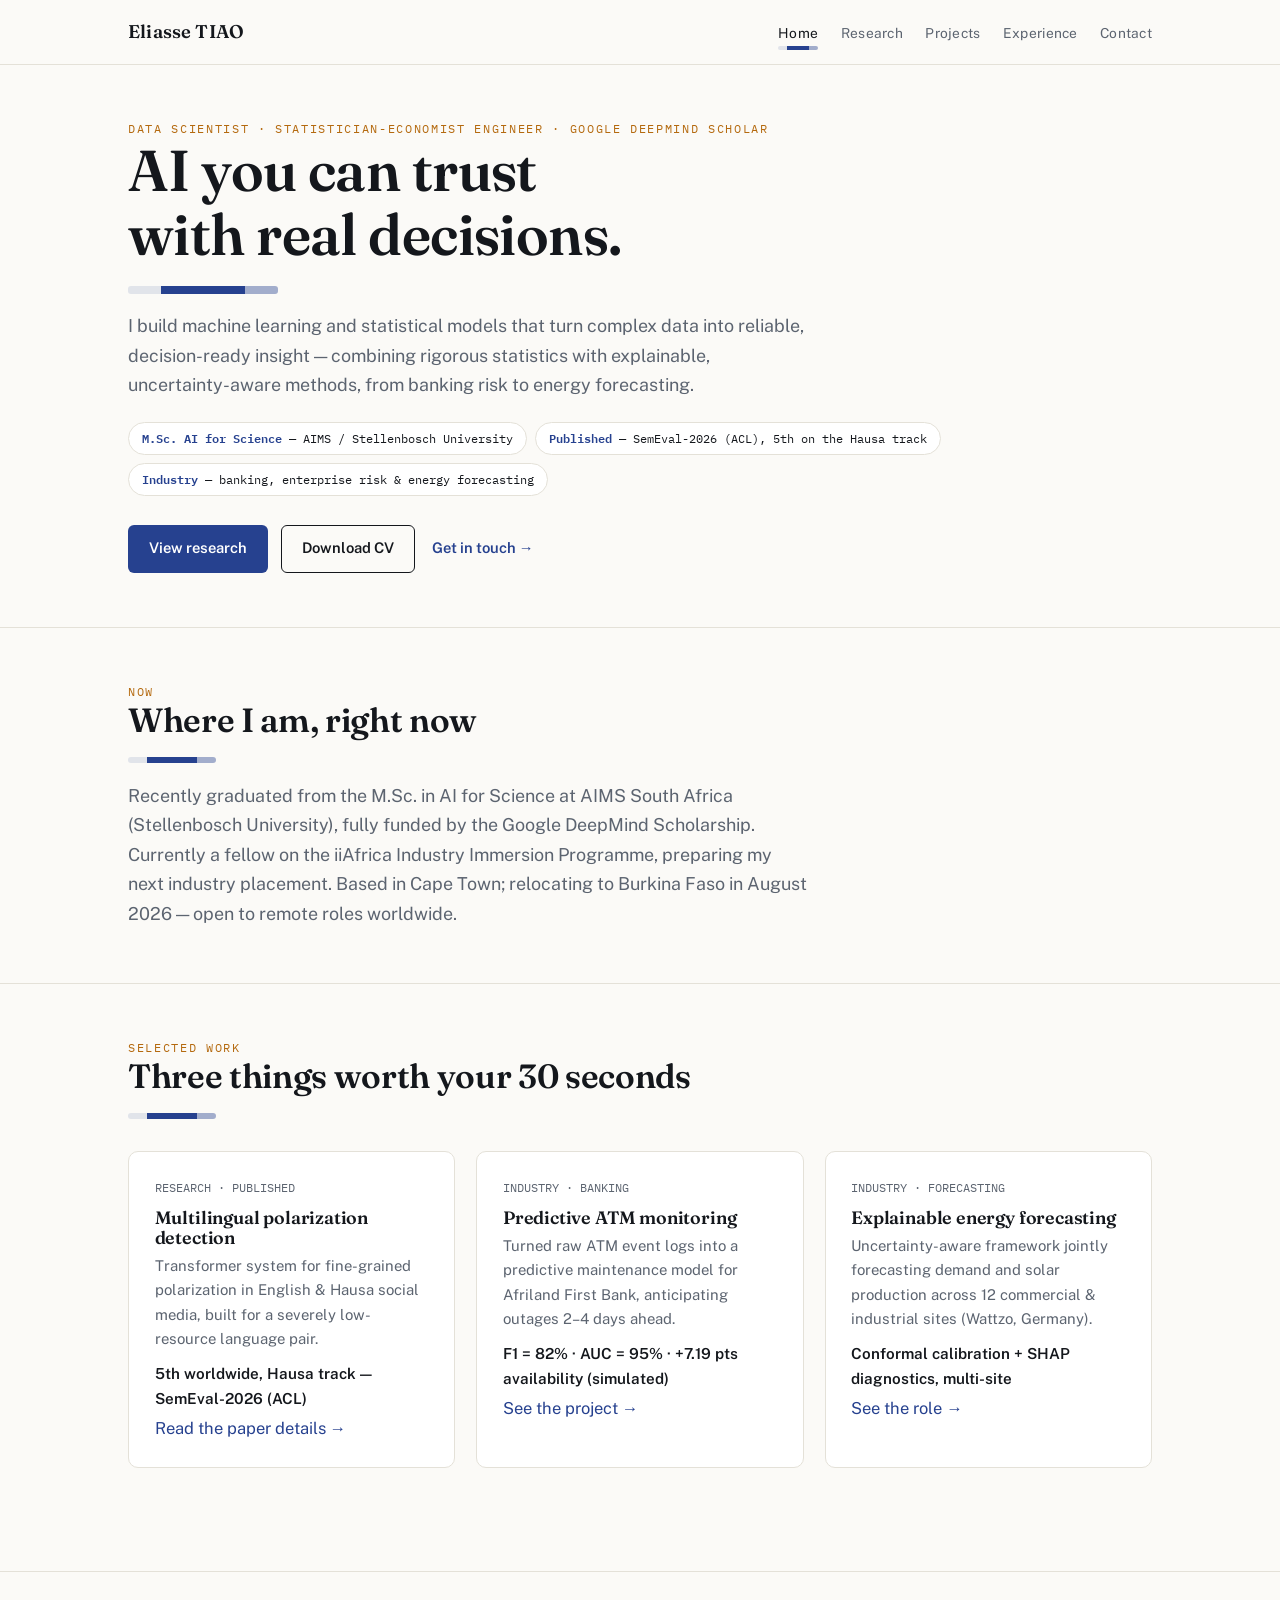
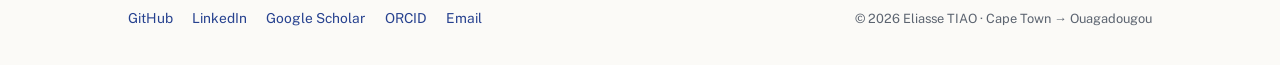
==== index.html @ d371eade "Add files via upload" ====
<!DOCTYPE html>
<html lang="en">
<head>
<meta charset="UTF-8">
<meta name="viewport" content="width=device-width, initial-scale=1.0">
<title>Eliasse TIAO — Data Scientist · Trustworthy &amp; Explainable AI</title>
<meta name="description" content="Eliasse TIAO — Data scientist and statistician-economist engineer. M.Sc. AI for Science graduate (AIMS / Stellenbosch, Google DeepMind Scholar). Explainable, uncertainty-aware machine learning for real decisions.">
<link rel="preconnect" href="https://fonts.googleapis.com">
<link href="https://fonts.googleapis.com/css2?family=Fraunces:opsz,wght@9..144,500;9..144,600&family=Public+Sans:wght@400;600;700&family=IBM+Plex+Mono:wght@400;500&display=swap" rel="stylesheet">
<link rel="stylesheet" href="style.css">
<script type="application/ld+json">
{"@context":"https://schema.org","@type":"Person","name":"Eliasse TIAO",
"jobTitle":"Data Scientist · Statistician-Economist Engineer",
"alumniOf":[{"@type":"CollegeOrUniversity","name":"AIMS South Africa / Stellenbosch University"},{"@type":"CollegeOrUniversity","name":"ISSEA-CEMAC"}],
"email":"eliassetiao@gmail.com","url":"https://tiao-eliasse.github.io/",
"sameAs":["https://github.com/TIAO-Eliasse","https://www.linkedin.com/in/eliasse-tiao-781523309/","https://scholar.google.com/citations?user=YQI49OQAAAAJ","https://orcid.org/0009-0000-8173-0854"],
"knowsAbout":["Explainable AI","Uncertainty Quantification","NLP","Machine Learning","Statistics","Econometrics"]}
</script>
</head>
<body>

<header class="site">
  <div class="wrap nav">
    <a class="brand" href="index.html">Eliasse TIAO</a>
    <ul>
      <li><a class="link" href="index.html" aria-current="page">Home</a></li>
      <li><a class="link" href="research.html">Research</a></li>
      <li><a class="link" href="projects.html">Projects</a></li>
      <li><a class="link" href="experience.html">Experience</a></li>
      <li><a class="link" href="contact.html">Contact</a></li>
    </ul>
  </div>
</header>

<main>

<section>
  <div class="wrap">
    <p class="kicker">Data Scientist · Statistician-Economist Engineer · Google DeepMind Scholar</p>
    <h1>AI you can trust<br>with real decisions.</h1>
    <div class="band wide" aria-hidden="true"><i class="p10"></i><i class="p50"></i><i class="p90"></i></div>
    <p class="lede">I build machine learning and statistical models that turn complex data into reliable, decision-ready insight — combining rigorous statistics with explainable, uncertainty-aware methods, from banking risk to energy forecasting.</p>
    <div class="chips">
      <span class="chip"><strong>M.Sc. AI for Science</strong> — AIMS / Stellenbosch University</span>
      <span class="chip"><strong>Published</strong> — SemEval-2026 (ACL), 5th on the Hausa track</span>
      <span class="chip"><strong>Industry</strong> — banking, enterprise risk &amp; energy forecasting</span>
    </div>
    <div class="btns">
      <a class="btn btn-solid" href="research.html">View research</a>
      <a class="btn btn-line" href="CV_Eliasse_TIAO.pdf" download>Download CV</a>
      <a class="btn btn-quiet" href="contact.html">Get in touch →</a>
    </div>
  </div>
</section>

<section>
  <div class="wrap">
    <p class="kicker">Now</p>
    <h2>Where I am, right now</h2>
    <div class="band" aria-hidden="true"><i class="p10"></i><i class="p50"></i><i class="p90"></i></div>
    <p class="lede">Recently graduated from the M.Sc. in AI for Science at AIMS South Africa (Stellenbosch University), fully funded by the Google DeepMind Scholarship. Currently a fellow on the iiAfrica Industry Immersion Programme, preparing my next industry placement. Based in Cape Town; relocating to Burkina Faso in August 2026 — open to remote roles worldwide.</p>
  </div>
</section>

<section>
  <div class="wrap">
    <p class="kicker">Selected work</p>
    <h2>Three things worth your 30 seconds</h2>
    <div class="band" aria-hidden="true"><i class="p10"></i><i class="p50"></i><i class="p90"></i></div>
    <div class="grid cols-3">
      <article class="card reveal">
        <p class="sub">RESEARCH · PUBLISHED</p>
        <h3>Multilingual polarization detection</h3>
        <p>Transformer system for fine-grained polarization in English &amp; Hausa social media, built for a severely low-resource language pair.</p>
        <p class="impact">5th worldwide, Hausa track — SemEval-2026 (ACL)</p>
        <a href="research.html">Read the paper details →</a>
      </article>
      <article class="card reveal">
        <p class="sub">INDUSTRY · BANKING</p>
        <h3>Predictive ATM monitoring</h3>
        <p>Turned raw ATM event logs into a predictive maintenance model for Afriland First Bank, anticipating outages 2–4 days ahead.</p>
        <p class="impact">F1 = 82% · AUC = 95% · +7.19 pts availability (simulated)</p>
        <a href="projects.html">See the project →</a>
      </article>
      <article class="card reveal">
        <p class="sub">INDUSTRY · FORECASTING</p>
        <h3>Explainable energy forecasting</h3>
        <p>Uncertainty-aware framework jointly forecasting demand and solar production across 12 commercial &amp; industrial sites (Wattzo, Germany).</p>
        <p class="impact">Conformal calibration + SHAP diagnostics, multi-site</p>
        <a href="experience.html">See the role →</a>
      </article>
    </div>
  </div>
</section>

</main>

<footer class="site">
  <div class="wrap foot">
    <div class="links">
      <a href="https://github.com/TIAO-Eliasse" target="_blank" rel="noopener">GitHub</a>
      <a href="https://www.linkedin.com/in/eliasse-tiao-781523309/" target="_blank" rel="noopener">LinkedIn</a>
      <a href="https://scholar.google.com/citations?user=YQI49OQAAAAJ" target="_blank" rel="noopener">Google Scholar</a>
      <a href="https://orcid.org/0009-0000-8173-0854" target="_blank" rel="noopener">ORCID</a>
      <a href="mailto:eliassetiao@gmail.com">Email</a>
    </div>
    <small>© <span id="y">2026</span> Eliasse TIAO · Cape Town → Ouagadougou</small>
  </div>
</footer>

<script>
document.getElementById('y').textContent=new Date().getFullYear();
if(matchMedia('(prefers-reduced-motion: no-preference)').matches){
  const o=new IntersectionObserver(es=>es.forEach(e=>{if(e.isIntersecting){e.target.classList.add('in');o.unobserve(e.target)}}),{threshold:.12});
  document.querySelectorAll('.reveal').forEach(el=>o.observe(el));
}
</script>
</body>
</html>
---- style.css ----
/* ============================================================
   Eliasse TIAO — Portfolio design system
   Palette: Paper #FBFAF7 · Ink #14171C · Indigo #26418F
            Ochre #B4690E · Slate #5C6470 · Line #E4E1D8
   Type:    Fraunces (display) · Public Sans (body) · IBM Plex Mono (data)
   Signature: the "interval band" — P10/P50/P90 stripes
   ============================================================ */

:root{
  --paper:#FBFAF7;
  --ink:#14171C;
  --indigo:#26418F;
  --indigo-soft:rgba(38,65,143,.12);
  --indigo-mid:rgba(38,65,143,.42);
  --ochre:#B4690E;
  --ochre-soft:rgba(180,105,14,.12);
  --slate:#5C6470;
  --line:#E4E1D8;
  --card:#FFFFFF;
  --display:'Fraunces',serif;
  --body:'Public Sans',sans-serif;
  --mono:'IBM Plex Mono',monospace;
  --max:1080px;
}

*{margin:0;padding:0;box-sizing:border-box}
html{scroll-behavior:smooth}
body{background:var(--paper);color:var(--ink);font-family:var(--body);font-size:16.5px;line-height:1.65;-webkit-font-smoothing:antialiased}
a{color:var(--indigo);text-decoration:none}
a:hover{text-decoration:underline;text-underline-offset:3px}
:focus-visible{outline:2px solid var(--indigo);outline-offset:3px;border-radius:2px}
img{max-width:100%}

/* ---------- Signature: interval band ---------- */
.band{display:flex;height:6px;width:88px;border-radius:3px;overflow:hidden;margin:1.1rem 0 0}
.band i{display:block;height:100%}
.band .p10{width:22%;background:var(--indigo-soft)}
.band .p50{width:56%;background:var(--indigo)}
.band .p90{width:22%;background:var(--indigo-mid)}
.band.wide{width:150px;height:8px}

/* ---------- Layout ---------- */
.wrap{max-width:var(--max);margin:0 auto;padding:0 28px}
main{min-height:70vh}
section{padding:3.4rem 0}
section+section{border-top:1px solid var(--line)}

/* ---------- Nav ---------- */
header.site{border-bottom:1px solid var(--line);background:var(--paper);position:sticky;top:0;z-index:50}
.nav{display:flex;align-items:center;justify-content:space-between;height:64px;gap:1rem}
.brand{font-family:var(--display);font-weight:600;font-size:1.15rem;color:var(--ink);letter-spacing:.01em}
.brand:hover{text-decoration:none}
.nav ul{display:flex;gap:1.4rem;list-style:none;flex-wrap:wrap}
.nav a.link{font-size:.86rem;color:var(--slate);letter-spacing:.02em;padding:.35rem 0;position:relative}
.nav a.link:hover{color:var(--ink);text-decoration:none}
.nav a.link[aria-current="page"]{color:var(--ink)}
.nav a.link[aria-current="page"]::after{content:"";position:absolute;left:0;right:0;bottom:-4px;height:4px;border-radius:2px;
  background:linear-gradient(90deg,var(--indigo-soft) 0 22%,var(--indigo) 22% 78%,var(--indigo-mid) 78% 100%)}

/* ---------- Type ---------- */
h1,h2,h3{font-family:var(--display);font-weight:600;line-height:1.12;letter-spacing:-.01em}
h1{font-size:clamp(2.3rem,5.4vw,3.6rem)}
h2{font-size:clamp(1.55rem,3vw,2.1rem)}
h3{font-size:1.12rem}
.kicker{font-family:var(--mono);font-size:.74rem;letter-spacing:.14em;text-transform:uppercase;color:var(--ochre)}
.lede{font-size:1.12rem;color:var(--slate);max-width:62ch;margin-top:1.1rem}
.muted{color:var(--slate)}
.mono{font-family:var(--mono);font-size:.8rem}

/* ---------- Buttons ---------- */
.btns{display:flex;gap:.8rem;flex-wrap:wrap;margin-top:1.8rem}
.btn{display:inline-flex;align-items:center;gap:.45rem;padding:.68rem 1.25rem;border-radius:6px;
  font-family:var(--body);font-weight:600;font-size:.92rem;border:1.5px solid transparent;transition:transform .15s,box-shadow .15s}
.btn:hover{text-decoration:none;transform:translateY(-1px)}
.btn-solid{background:var(--indigo);color:#fff}
.btn-solid:hover{box-shadow:0 6px 18px rgba(38,65,143,.28)}
.btn-line{border-color:var(--ink);color:var(--ink)}
.btn-line:hover{background:var(--ink);color:var(--paper)}
.btn-quiet{color:var(--indigo);padding-left:.2rem}

/* ---------- Chips / tags ---------- */
.chips{display:flex;gap:.55rem;flex-wrap:wrap;margin-top:1.4rem}
.chip{font-family:var(--mono);font-size:.74rem;color:var(--ink);background:var(--card);
  border:1px solid var(--line);border-radius:20px;padding:.34rem .8rem}
.chip strong{color:var(--indigo);font-weight:600}
.tags{display:flex;gap:.4rem;flex-wrap:wrap;margin-top:.9rem}
.tag{font-family:var(--mono);font-size:.68rem;color:var(--indigo);background:var(--indigo-soft);
  border-radius:4px;padding:.18rem .5rem}

/* ---------- Status badges ---------- */
.badge{font-family:var(--mono);font-size:.68rem;font-weight:600;letter-spacing:.06em;
  border-radius:4px;padding:.22rem .55rem;white-space:nowrap}
.badge.pub{background:var(--ochre-soft);color:var(--ochre)}
.badge.acc{background:var(--indigo-soft);color:var(--indigo)}
.badge.rev{background:#EFEFEA;color:var(--slate)}

/* ---------- Cards ---------- */
.grid{display:grid;gap:1.3rem;margin-top:2rem}
.grid.cols-3{grid-template-columns:repeat(3,1fr)}
.grid.cols-2{grid-template-columns:repeat(2,1fr)}
.card{background:var(--card);border:1px solid var(--line);border-radius:10px;padding:1.6rem;
  transition:transform .18s,box-shadow .18s}
.card:hover{transform:translateY(-3px);box-shadow:0 14px 30px rgba(20,23,28,.07)}
.card h3{margin-bottom:.35rem}
.card .sub{font-family:var(--mono);font-size:.72rem;color:var(--slate);margin-bottom:.7rem}
.card p{font-size:.93rem;color:var(--slate)}
.card .impact{font-size:.95rem;color:var(--ink);font-weight:600;margin:.6rem 0 .2rem}

/* ---------- Publication rows ---------- */
.pub{background:var(--card);border:1px solid var(--line);border-radius:10px;padding:1.5rem 1.7rem;margin-top:1.1rem}
.pub .top{display:flex;justify-content:space-between;gap:1rem;align-items:baseline;flex-wrap:wrap;margin-bottom:.45rem}
.pub .venue{font-family:var(--mono);font-size:.74rem;color:var(--slate)}
.pub h3{font-size:1.06rem;line-height:1.35}
.pub .authors{font-size:.85rem;color:var(--slate);margin:.4rem 0 .55rem}
.pub .authors b{color:var(--ink);font-weight:600}
.pub p.abs{font-size:.92rem;color:var(--slate)}
.pub .links{margin-top:.8rem;display:flex;gap:1.1rem;flex-wrap:wrap;font-size:.85rem}

/* ---------- Timeline ---------- */
.tl{position:relative;margin-top:2rem;padding-left:1.6rem}
.tl::before{content:"";position:absolute;left:5px;top:6px;bottom:6px;width:2px;
  background:linear-gradient(180deg,var(--indigo),var(--indigo-mid) 70%,transparent)}
.tl-item{position:relative;padding:0 0 2.2rem 1.2rem}
.tl-item::before{content:"";position:absolute;left:-1.6rem;top:.42rem;width:12px;height:12px;border-radius:50%;
  background:var(--paper);border:3px solid var(--indigo)}
.tl-item.gold::before{border-color:var(--ochre)}
.tl-date{font-family:var(--mono);font-size:.74rem;color:var(--ochre)}
.tl-role{font-family:var(--display);font-weight:600;font-size:1.08rem;margin:.15rem 0 .05rem}
.tl-org{font-size:.9rem;color:var(--slate);margin-bottom:.5rem}
.tl-item ul{list-style:none}
.tl-item li{font-size:.92rem;color:var(--slate);padding:.14rem 0 .14rem 1rem;position:relative}
.tl-item li::before{content:"—";position:absolute;left:0;color:var(--indigo-mid)}

/* ---------- Skill groups ---------- */
.skillgroup{margin-top:1.6rem}
.skillgroup h3{font-size:.95rem;margin-bottom:.5rem}
.skillgroup .tags{margin-top:.2rem}

/* ---------- Definition rows (contact) ---------- */
.deflist{margin-top:1.6rem;display:grid;gap:.9rem}
.defrow{display:grid;grid-template-columns:160px 1fr;gap:1rem;padding:.9rem 0;border-bottom:1px solid var(--line)}
.defrow dt{font-family:var(--mono);font-size:.76rem;letter-spacing:.06em;text-transform:uppercase;color:var(--slate);padding-top:.15rem}
.defrow dd{font-size:1rem}
.defrow dd .note{display:block;font-size:.82rem;color:var(--slate)}

/* ---------- Callout ---------- */
.callout{background:var(--card);border:1px solid var(--line);border-left:4px solid var(--ochre);
  border-radius:8px;padding:1.2rem 1.4rem;margin-top:2rem;font-size:.95rem;color:var(--slate)}
.callout b{color:var(--ink)}

/* ---------- Footer ---------- */
footer.site{border-top:1px solid var(--line);margin-top:3rem;padding:2.2rem 0}
.foot{display:flex;justify-content:space-between;align-items:center;gap:1rem;flex-wrap:wrap}
.foot .links{display:flex;gap:1.2rem;flex-wrap:wrap;font-size:.86rem}
.foot small{color:var(--slate);font-size:.8rem}

/* ---------- Reveal (motion-safe only) ---------- */
@media (prefers-reduced-motion: no-preference){
  .reveal{opacity:0;transform:translateY(16px);transition:opacity .55s ease,transform .55s ease}
  .reveal.in{opacity:1;transform:none}
}

/* ---------- Responsive ---------- */
@media(max-width:900px){
  .grid.cols-3{grid-template-columns:1fr 1fr}
}
@media(max-width:660px){
  body{font-size:15.5px}
  .grid.cols-3,.grid.cols-2{grid-template-columns:1fr}
  .nav{height:auto;padding:.8rem 0;flex-direction:column;align-items:flex-start;gap:.5rem}
  .defrow{grid-template-columns:1fr;gap:.15rem}
  section{padding:2.6rem 0}
}
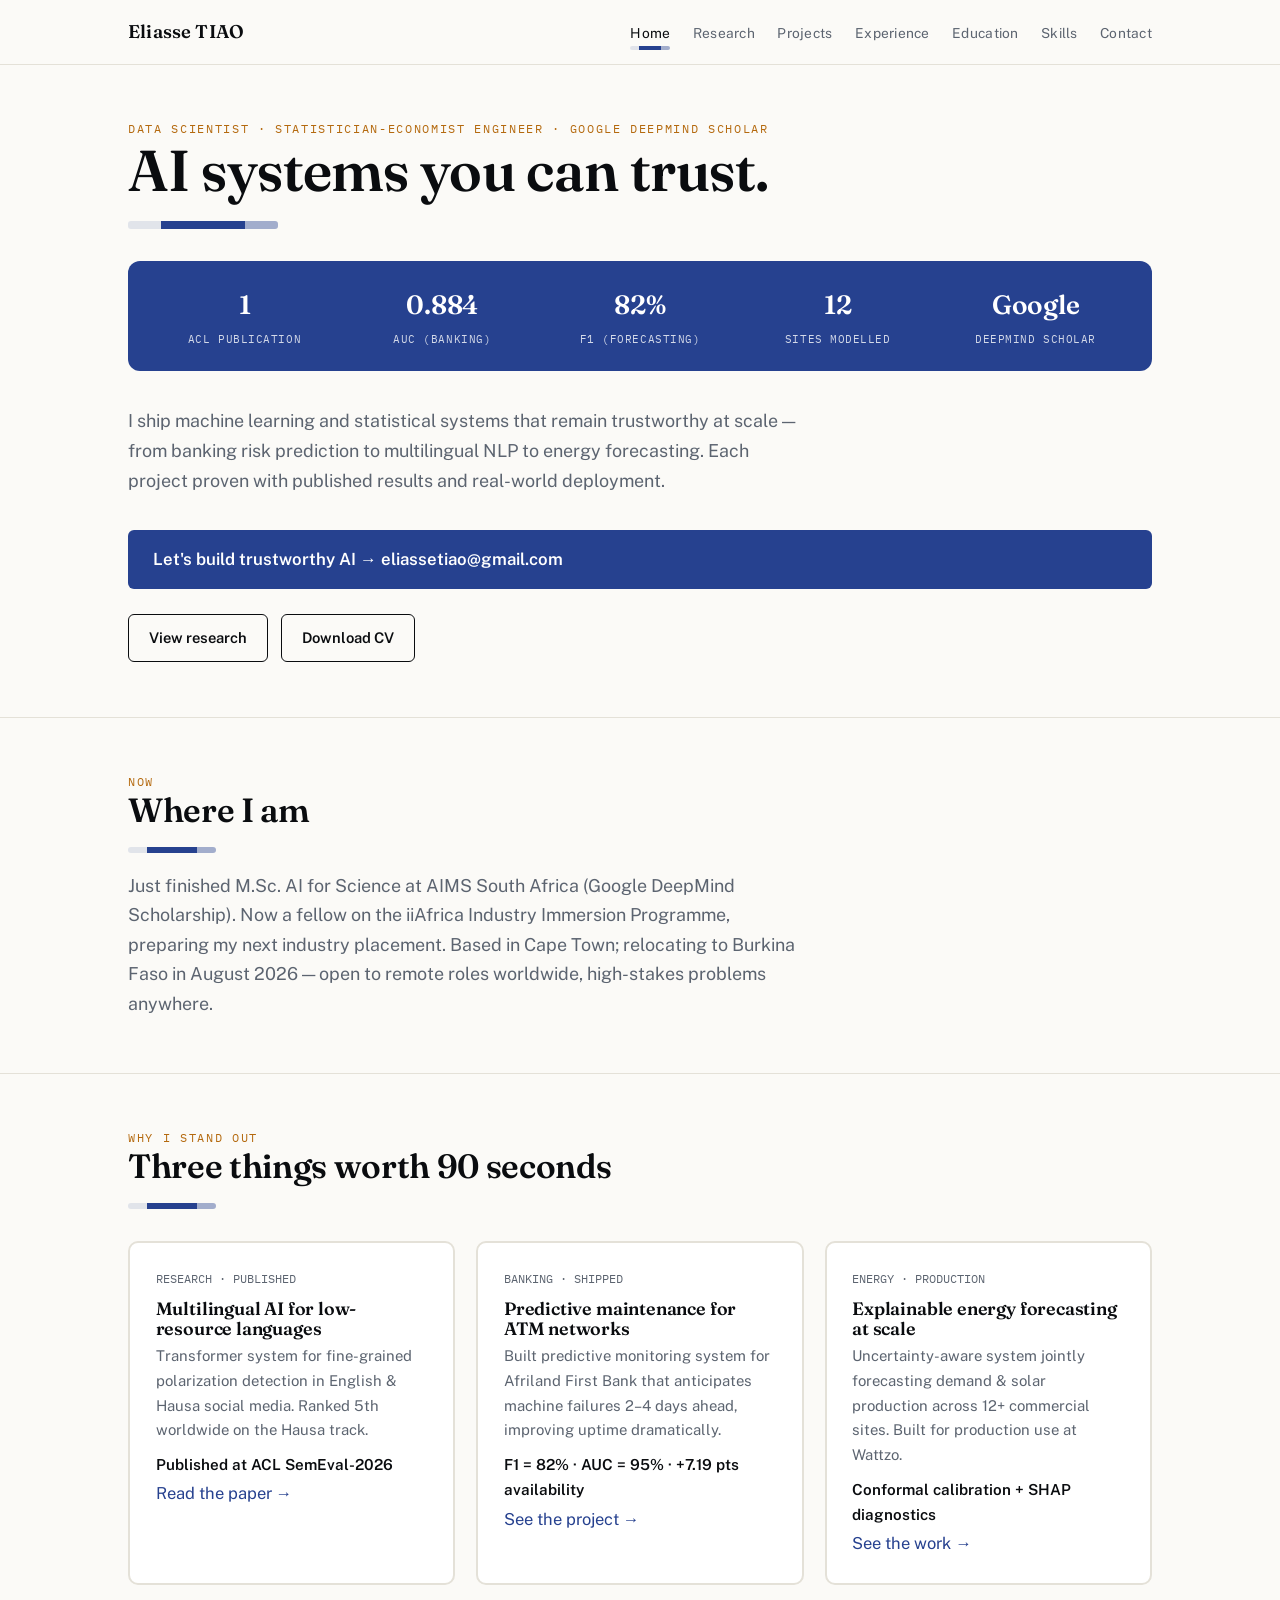
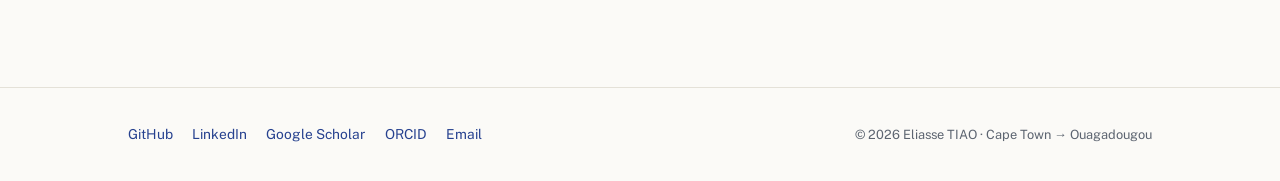
==== commit 4a94070b: "Add files via upload" ====
--- a/index.html
+++ b/index.html
@@ -27,6 +27,8 @@
       <li><a class="link" href="research.html">Research</a></li>
       <li><a class="link" href="projects.html">Projects</a></li>
       <li><a class="link" href="experience.html">Experience</a></li>
+      <li><a class="link" href="education.html">Education</a></li>
+      <li><a class="link" href="skills.html">Skills</a></li>
       <li><a class="link" href="contact.html">Contact</a></li>
     </ul>
   </div>
@@ -34,21 +36,47 @@
 
 <main>
 
-<section>
+<section class="hero">
   <div class="wrap">
     <p class="kicker">Data Scientist · Statistician-Economist Engineer · Google DeepMind Scholar</p>
-    <h1>AI you can trust<br>with real decisions.</h1>
+    <h1>AI systems you can trust.</h1>
     <div class="band wide" aria-hidden="true"><i class="p10"></i><i class="p50"></i><i class="p90"></i></div>
-    <p class="lede">I build machine learning and statistical models that turn complex data into reliable, decision-ready insight — combining rigorous statistics with explainable, uncertainty-aware methods, from banking risk to energy forecasting.</p>
-    <div class="chips">
-      <span class="chip"><strong>M.Sc. AI for Science</strong> — AIMS / Stellenbosch University</span>
-      <span class="chip"><strong>Published</strong> — SemEval-2026 (ACL), 5th on the Hausa track</span>
-      <span class="chip"><strong>Industry</strong> — banking, enterprise risk &amp; energy forecasting</span>
+    
+    <!-- Stats bar — visual proof -->
+    <div class="proof-bar reveal">
+      <div class="proof-item">
+        <span class="proof-stat">1</span>
+        <span class="proof-label">ACL publication</span>
+      </div>
+      <div class="proof-item">
+        <span class="proof-stat">0.884</span>
+        <span class="proof-label">AUC (banking)</span>
+      </div>
+      <div class="proof-item">
+        <span class="proof-stat">82%</span>
+        <span class="proof-label">F1 (forecasting)</span>
+      </div>
+      <div class="proof-item">
+        <span class="proof-stat">12</span>
+        <span class="proof-label">sites modelled</span>
+      </div>
+      <div class="proof-item">
+        <span class="proof-stat">Google</span>
+        <span class="proof-label">DeepMind Scholar</span>
+      </div>
     </div>
-    <div class="btns">
-      <a class="btn btn-solid" href="research.html">View research</a>
+
+    <p class="lede">I ship machine learning and statistical systems that remain trustworthy at scale — from banking risk prediction to multilingual NLP to energy forecasting. Each project proven with published results and real-world deployment.</p>
+    
+    <div class="cta-primary reveal">
+      <a href="mailto:eliassetiao@gmail.com?subject=Let's%20build%20trustworthy%20AI" class="btn btn-solid">
+        Let's build trustworthy AI → eliassetiao@gmail.com
+      </a>
+    </div>
+
+    <div class="btns-secondary">
+      <a class="btn btn-line" href="research.html">View research</a>
       <a class="btn btn-line" href="CV_Eliasse_TIAO.pdf" download>Download CV</a>
-      <a class="btn btn-quiet" href="contact.html">Get in touch →</a>
     </div>
   </div>
 </section>
@@ -56,38 +84,38 @@
 <section>
   <div class="wrap">
     <p class="kicker">Now</p>
-    <h2>Where I am, right now</h2>
+    <h2>Where I am</h2>
     <div class="band" aria-hidden="true"><i class="p10"></i><i class="p50"></i><i class="p90"></i></div>
-    <p class="lede">Recently graduated from the M.Sc. in AI for Science at AIMS South Africa (Stellenbosch University), fully funded by the Google DeepMind Scholarship. Currently a fellow on the iiAfrica Industry Immersion Programme, preparing my next industry placement. Based in Cape Town; relocating to Burkina Faso in August 2026 — open to remote roles worldwide.</p>
+    <p class="lede">Just finished M.Sc. AI for Science at AIMS South Africa (Google DeepMind Scholarship). Now a fellow on the iiAfrica Industry Immersion Programme, preparing my next industry placement. Based in Cape Town; relocating to Burkina Faso in August 2026 — open to remote roles worldwide, high-stakes problems anywhere.</p>
   </div>
 </section>
 
 <section>
   <div class="wrap">
-    <p class="kicker">Selected work</p>
-    <h2>Three things worth your 30 seconds</h2>
+    <p class="kicker">Why I stand out</p>
+    <h2>Three things worth 90 seconds</h2>
     <div class="band" aria-hidden="true"><i class="p10"></i><i class="p50"></i><i class="p90"></i></div>
     <div class="grid cols-3">
       <article class="card reveal">
         <p class="sub">RESEARCH · PUBLISHED</p>
-        <h3>Multilingual polarization detection</h3>
-        <p>Transformer system for fine-grained polarization in English &amp; Hausa social media, built for a severely low-resource language pair.</p>
-        <p class="impact">5th worldwide, Hausa track — SemEval-2026 (ACL)</p>
-        <a href="research.html">Read the paper details →</a>
+        <h3>Multilingual AI for low-resource languages</h3>
+        <p>Transformer system for fine-grained polarization detection in English &amp; Hausa social media. Ranked 5th worldwide on the Hausa track.</p>
+        <p class="impact">Published at ACL SemEval-2026</p>
+        <a href="research.html">Read the paper →</a>
       </article>
       <article class="card reveal">
-        <p class="sub">INDUSTRY · BANKING</p>
-        <h3>Predictive ATM monitoring</h3>
-        <p>Turned raw ATM event logs into a predictive maintenance model for Afriland First Bank, anticipating outages 2–4 days ahead.</p>
-        <p class="impact">F1 = 82% · AUC = 95% · +7.19 pts availability (simulated)</p>
+        <p class="sub">BANKING · SHIPPED</p>
+        <h3>Predictive maintenance for ATM networks</h3>
+        <p>Built predictive monitoring system for Afriland First Bank that anticipates machine failures 2–4 days ahead, improving uptime dramatically.</p>
+        <p class="impact">F1 = 82% · AUC = 95% · +7.19 pts availability</p>
         <a href="projects.html">See the project →</a>
       </article>
       <article class="card reveal">
-        <p class="sub">INDUSTRY · FORECASTING</p>
-        <h3>Explainable energy forecasting</h3>
-        <p>Uncertainty-aware framework jointly forecasting demand and solar production across 12 commercial &amp; industrial sites (Wattzo, Germany).</p>
-        <p class="impact">Conformal calibration + SHAP diagnostics, multi-site</p>
-        <a href="experience.html">See the role →</a>
+        <p class="sub">ENERGY · PRODUCTION</p>
+        <h3>Explainable energy forecasting at scale</h3>
+        <p>Uncertainty-aware system jointly forecasting demand &amp; solar production across 12+ commercial sites. Built for production use at Wattzo.</p>
+        <p class="impact">Conformal calibration + SHAP diagnostics</p>
+        <a href="experience.html">See the work →</a>
       </article>
     </div>
   </div>
--- a/style.css
+++ b/style.css
@@ -8,10 +8,11 @@
 
 :root{
   --paper:#FBFAF7;
-  --ink:#14171C;
+  --ink:#0A0C0F;
   --indigo:#26418F;
   --indigo-soft:rgba(38,65,143,.12);
   --indigo-mid:rgba(38,65,143,.42);
+  --indigo-bg:rgba(38,65,143,.06);
   --ochre:#B4690E;
   --ochre-soft:rgba(180,105,14,.12);
   --slate:#5C6470;
@@ -46,7 +47,7 @@
 section+section{border-top:1px solid var(--line)}
 
 /* ---------- Nav ---------- */
-header.site{border-bottom:1px solid var(--line);background:var(--paper);position:sticky;top:0;z-index:50}
+header.site{border-bottom:1px solid var(--line);background:var(--paper);position:sticky;top:0;z-index:50;backdrop-filter:blur(8px);background:rgba(251,250,247,.95)}
 .nav{display:flex;align-items:center;justify-content:space-between;height:64px;gap:1rem}
 .brand{font-family:var(--display);font-weight:600;font-size:1.15rem;color:var(--ink);letter-spacing:.01em}
 .brand:hover{text-decoration:none}
@@ -94,27 +95,59 @@
 .badge.acc{background:var(--indigo-soft);color:var(--indigo)}
 .badge.rev{background:#EFEFEA;color:var(--slate)}
 
+/* ---------- Hero stats bar (proof) ---------- */
+.proof-bar{display:flex;gap:1rem;justify-content:space-between;align-items:stretch;background:var(--indigo);border-radius:12px;padding:1.4rem 1.6rem;margin:2rem 0 2.2rem;flex-wrap:wrap}
+.proof-item{display:flex;flex-direction:column;align-items:center;gap:.25rem;color:var(--paper);flex:1;min-width:90px}
+.proof-stat{font-family:var(--display);font-size:1.65rem;font-weight:600;color:#FFFFFF;letter-spacing:-.01em}
+.proof-label{font-family:var(--mono);font-size:.68rem;letter-spacing:.05em;text-transform:uppercase;color:rgba(255,255,255,.8)}
+
+/* ---------- CTA primary ---------- */
+.cta-primary{margin:2.2rem 0 1.6rem}
+.cta-primary .btn{width:100%;text-align:center;padding:.9rem 1.5rem;font-size:1.05rem}
+
+.btns-secondary{display:flex;gap:.8rem;flex-wrap:wrap;margin-top:1.2rem}
+
 /* ---------- Cards ---------- */
 .grid{display:grid;gap:1.3rem;margin-top:2rem}
 .grid.cols-3{grid-template-columns:repeat(3,1fr)}
 .grid.cols-2{grid-template-columns:repeat(2,1fr)}
-.card{background:var(--card);border:1px solid var(--line);border-radius:10px;padding:1.6rem;
-  transition:transform .18s,box-shadow .18s}
-.card:hover{transform:translateY(-3px);box-shadow:0 14px 30px rgba(20,23,28,.07)}
+.card{background:var(--card);border:2px solid var(--line);border-radius:10px;padding:1.6rem;
+  transition:transform .22s cubic-bezier(.34,.1,.68,.55),box-shadow .22s,border-color .22s}
+.card:hover{transform:translateY(-6px);box-shadow:0 20px 40px rgba(38,65,143,.15);border-color:var(--indigo)}
 .card h3{margin-bottom:.35rem}
 .card .sub{font-family:var(--mono);font-size:.72rem;color:var(--slate);margin-bottom:.7rem}
 .card p{font-size:.93rem;color:var(--slate)}
 .card .impact{font-size:.95rem;color:var(--ink);font-weight:600;margin:.6rem 0 .2rem}
 
+/* Spotlight cards (top projects) */
+.card-spotlight{border-width:2.5px;border-color:var(--indigo);background:linear-gradient(135deg,rgba(251,250,247,1) 0%,rgba(38,65,143,.04) 100%)}
+.card-spotlight:hover{box-shadow:0 24px 48px rgba(38,65,143,.18)}
+
 /* ---------- Publication rows ---------- */
-.pub{background:var(--card);border:1px solid var(--line);border-radius:10px;padding:1.5rem 1.7rem;margin-top:1.1rem}
-.pub .top{display:flex;justify-content:space-between;gap:1rem;align-items:baseline;flex-wrap:wrap;margin-bottom:.45rem}
-.pub .venue{font-family:var(--mono);font-size:.74rem;color:var(--slate)}
-.pub h3{font-size:1.06rem;line-height:1.35}
-.pub .authors{font-size:.85rem;color:var(--slate);margin:.4rem 0 .55rem}
+.pub{background:var(--card);border:2px solid var(--line);border-radius:10px;padding:1.8rem;margin-top:1.2rem;
+  transition:transform .22s,box-shadow .22s,border-color .22s}
+.pub:hover{transform:translateY(-4px);box-shadow:0 16px 36px rgba(38,65,143,.1);border-color:var(--indigo-soft)}
+.pub h3{font-size:1.08rem;line-height:1.35;margin:.8rem 0 .45rem}
+.pub-header{display:flex;justify-content:space-between;gap:1rem;align-items:flex-start;margin-bottom:.5rem;flex-wrap:wrap}
+.pub-header .venue{font-family:var(--mono);font-size:.72rem;color:var(--slate);margin-bottom:0}
+.pub .authors{font-size:.85rem;color:var(--slate);margin:.35rem 0 .6rem}
 .pub .authors b{color:var(--ink);font-weight:600}
-.pub p.abs{font-size:.92rem;color:var(--slate)}
-.pub .links{margin-top:.8rem;display:flex;gap:1.1rem;flex-wrap:wrap;font-size:.85rem}
+.pub-impact{background:var(--indigo-bg);border-left:3px solid var(--indigo);padding:.9rem 1.1rem;border-radius:6px;margin:.8rem 0}
+.pub-impact p{font-size:.92rem;color:var(--ink);margin:0}
+.pub p.abs{font-size:.92rem;color:var(--slate);margin:.8rem 0}
+.pub .links{margin-top:.9rem;display:flex;gap:1.2rem;flex-wrap:wrap;font-size:.86rem}
+
+.pub-pub{border-color:var(--ochre-soft)}
+.pub-pub:hover{border-color:var(--ochre);box-shadow:0 16px 36px rgba(180,105,14,.08)}
+.pub-acc{border-color:var(--indigo-soft)}
+.pub-acc:hover{border-color:var(--indigo);box-shadow:0 16px 36px rgba(38,65,143,.12)}
+.pub-rev{border-color:#E8E5DC}
+.pub-rev:hover{border-color:var(--slate);box-shadow:0 16px 36px rgba(92,100,112,.08)}
+
+.card-award{border:2px solid var(--line)}
+.card-award:hover{border-color:var(--ochre);box-shadow:0 16px 40px rgba(180,105,14,.12)}
+.card-award .sub{color:var(--ochre);font-weight:600}
+.award-detail{font-family:var(--mono);font-size:.73rem;color:var(--slate);margin:.5rem 0 .6rem;text-transform:uppercase;letter-spacing:.02em}
 
 /* ---------- Timeline ---------- */
 .tl{position:relative;margin-top:2rem;padding-left:1.6rem}
@@ -131,6 +164,10 @@
 .tl-item li{font-size:.92rem;color:var(--slate);padding:.14rem 0 .14rem 1rem;position:relative}
 .tl-item li::before{content:"—";position:absolute;left:0;color:var(--indigo-mid)}
 
+.tl-impact{font-size:.95rem;color:var(--ochre);font-weight:600;margin:.3rem 0 .6rem;display:flex;align-items:baseline;gap:.4rem}
+
+.tl-sig{font-size:.93rem;color:var(--ink);font-weight:500;margin:.4rem 0 .7rem;padding:.7rem .9rem;background:var(--indigo-bg);border-radius:6px;border-left:3px solid var(--indigo)}
+
 /* ---------- Skill groups ---------- */
 .skillgroup{margin-top:1.6rem}
 .skillgroup h3{font-size:.95rem;margin-bottom:.5rem}
@@ -163,11 +200,19 @@
 /* ---------- Responsive ---------- */
 @media(max-width:900px){
   .grid.cols-3{grid-template-columns:1fr 1fr}
+  .proof-bar{flex-direction:row;gap:.8rem}
+  .proof-item{min-width:70px}
+  .proof-stat{font-size:1.4rem}
 }
 @media(max-width:660px){
   body{font-size:15.5px}
   .grid.cols-3,.grid.cols-2{grid-template-columns:1fr}
   .nav{height:auto;padding:.8rem 0;flex-direction:column;align-items:flex-start;gap:.5rem}
   .defrow{grid-template-columns:1fr;gap:.15rem}
+  .proof-bar{gap:.6rem;padding:1.1rem 1.2rem;flex-wrap:wrap}
+  .proof-item{flex:1 1 45%}
+  .proof-stat{font-size:1.2rem}
+  .proof-label{font-size:.62rem}
+  .cta-primary .btn{font-size:.95rem;padding:.8rem 1.2rem}
   section{padding:2.6rem 0}
 }
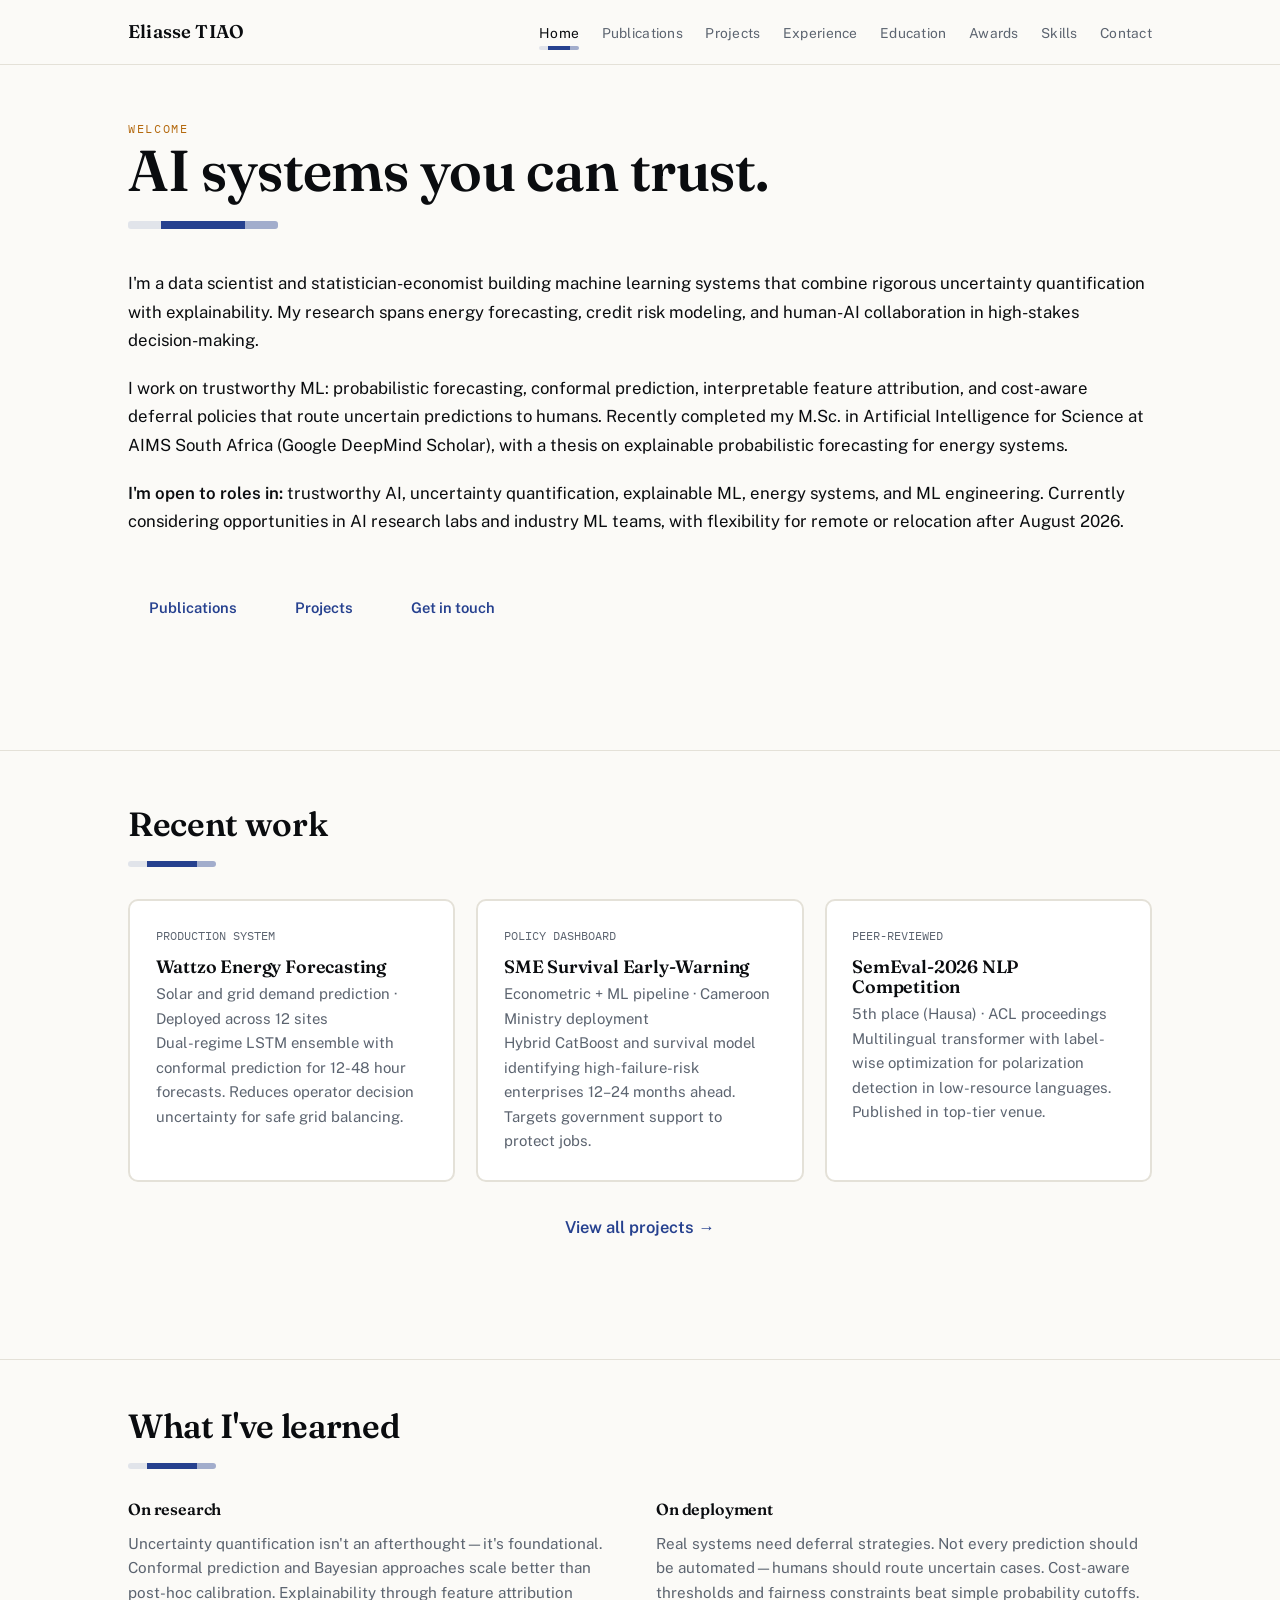
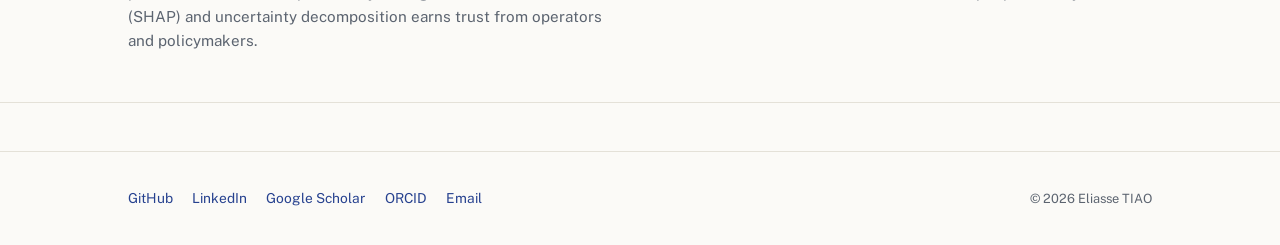
==== commit d05bf150: "Add files via upload" ====
--- a/index.html
+++ b/index.html
@@ -3,19 +3,11 @@
 <head>
 <meta charset="UTF-8">
 <meta name="viewport" content="width=device-width, initial-scale=1.0">
-<title>Eliasse TIAO — Data Scientist · Trustworthy &amp; Explainable AI</title>
-<meta name="description" content="Eliasse TIAO — Data scientist and statistician-economist engineer. M.Sc. AI for Science graduate (AIMS / Stellenbosch, Google DeepMind Scholar). Explainable, uncertainty-aware machine learning for real decisions.">
+<title>Eliasse TIAO — Data Scientist</title>
+<meta name="description" content="Eliasse TIAO. Data scientist building trustworthy ML systems. AI for Science, Google DeepMind Scholar.">
 <link rel="preconnect" href="https://fonts.googleapis.com">
 <link href="https://fonts.googleapis.com/css2?family=Fraunces:opsz,wght@9..144,500;9..144,600&family=Public+Sans:wght@400;600;700&family=IBM+Plex+Mono:wght@400;500&display=swap" rel="stylesheet">
 <link rel="stylesheet" href="style.css">
-<script type="application/ld+json">
-{"@context":"https://schema.org","@type":"Person","name":"Eliasse TIAO",
-"jobTitle":"Data Scientist · Statistician-Economist Engineer",
-"alumniOf":[{"@type":"CollegeOrUniversity","name":"AIMS South Africa / Stellenbosch University"},{"@type":"CollegeOrUniversity","name":"ISSEA-CEMAC"}],
-"email":"eliassetiao@gmail.com","url":"https://tiao-eliasse.github.io/",
-"sameAs":["https://github.com/TIAO-Eliasse","https://www.linkedin.com/in/eliasse-tiao-781523309/","https://scholar.google.com/citations?user=YQI49OQAAAAJ","https://orcid.org/0009-0000-8173-0854"],
-"knowsAbout":["Explainable AI","Uncertainty Quantification","NLP","Machine Learning","Statistics","Econometrics"]}
-</script>
 </head>
 <body>
 
@@ -24,10 +16,11 @@
     <a class="brand" href="index.html">Eliasse TIAO</a>
     <ul>
       <li><a class="link" href="index.html" aria-current="page">Home</a></li>
-      <li><a class="link" href="research.html">Research</a></li>
+      <li><a class="link" href="publications.html">Publications</a></li>
       <li><a class="link" href="projects.html">Projects</a></li>
       <li><a class="link" href="experience.html">Experience</a></li>
       <li><a class="link" href="education.html">Education</a></li>
+      <li><a class="link" href="awards.html">Awards</a></li>
       <li><a class="link" href="skills.html">Skills</a></li>
       <li><a class="link" href="contact.html">Contact</a></li>
     </ul>
@@ -36,87 +29,76 @@
 
 <main>
 
-<section class="hero">
+<section>
   <div class="wrap">
-    <p class="kicker">Data Scientist · Statistician-Economist Engineer · Google DeepMind Scholar</p>
+    <p class="kicker">Welcome</p>
     <h1>AI systems you can trust.</h1>
     <div class="band wide" aria-hidden="true"><i class="p10"></i><i class="p50"></i><i class="p90"></i></div>
     
-    <!-- Stats bar — visual proof -->
-    <div class="proof-bar reveal">
-      <div class="proof-item">
-        <span class="proof-stat">1</span>
-        <span class="proof-label">ACL publication</span>
-      </div>
-      <div class="proof-item">
-        <span class="proof-stat">0.884</span>
-        <span class="proof-label">AUC (banking)</span>
-      </div>
-      <div class="proof-item">
-        <span class="proof-stat">82%</span>
-        <span class="proof-label">F1 (forecasting)</span>
-      </div>
-      <div class="proof-item">
-        <span class="proof-stat">12</span>
-        <span class="proof-label">sites modelled</span>
-      </div>
-      <div class="proof-item">
-        <span class="proof-stat">Google</span>
-        <span class="proof-label">DeepMind Scholar</span>
-      </div>
+    <div style="margin-top:2.5rem;line-height:1.7;font-size:1.05rem;">
+      <p>I'm a data scientist and statistician-economist building machine learning systems that combine rigorous uncertainty quantification with explainability. My research spans energy forecasting, credit risk modeling, and human-AI collaboration in high-stakes decision-making.</p>
+      
+      <p style="margin-top:1.2rem;">I work on trustworthy ML: probabilistic forecasting, conformal prediction, interpretable feature attribution, and cost-aware deferral policies that route uncertain predictions to humans. Recently completed my M.Sc. in Artificial Intelligence for Science at AIMS South Africa (Google DeepMind Scholar), with a thesis on explainable probabilistic forecasting for energy systems.</p>
+      
+      <p style="margin-top:1.2rem;"><span style="font-weight:600">I'm open to roles in:</span> trustworthy AI, uncertainty quantification, explainable ML, energy systems, and ML engineering. Currently considering opportunities in AI research labs and industry ML teams, with flexibility for remote or relocation after August 2026.</p>
     </div>
 
-    <p class="lede">I ship machine learning and statistical systems that remain trustworthy at scale — from banking risk prediction to multilingual NLP to energy forecasting. Each project proven with published results and real-world deployment.</p>
-    
-    <div class="cta-primary reveal">
-      <a href="mailto:eliassetiao@gmail.com?subject=Let's%20build%20trustworthy%20AI" class="btn btn-solid">
-        Let's build trustworthy AI → eliassetiao@gmail.com
-      </a>
-    </div>
-
-    <div class="btns-secondary">
-      <a class="btn btn-line" href="research.html">View research</a>
-      <a class="btn btn-line" href="CV_Eliasse_TIAO.pdf" download>Download CV</a>
+    <div style="margin-top:3rem;display:flex;gap:1rem;flex-wrap:wrap;align-items:center;">
+      <a href="publications.html" class="btn btn-primary">Publications</a>
+      <a href="projects.html" class="btn btn-secondary">Projects</a>
+      <a href="contact.html" class="btn btn-secondary">Get in touch</a>
     </div>
   </div>
 </section>
 
-<section>
+<section style="margin-top:4rem;">
   <div class="wrap">
-    <p class="kicker">Now</p>
-    <h2>Where I am</h2>
+    <h2>Recent work</h2>
     <div class="band" aria-hidden="true"><i class="p10"></i><i class="p50"></i><i class="p90"></i></div>
-    <p class="lede">Just finished M.Sc. AI for Science at AIMS South Africa (Google DeepMind Scholarship). Now a fellow on the iiAfrica Industry Immersion Programme, preparing my next industry placement. Based in Cape Town; relocating to Burkina Faso in August 2026 — open to remote roles worldwide, high-stakes problems anywhere.</p>
+
+    <div class="grid cols-3 gap-md">
+      <article class="card reveal">
+        <p class="sub">PRODUCTION SYSTEM</p>
+        <h3>Wattzo Energy Forecasting</h3>
+        <p class="card-detail">Solar and grid demand prediction · Deployed across 12 sites</p>
+        <p>Dual-regime LSTM ensemble with conformal prediction for 12-48 hour forecasts. Reduces operator decision uncertainty for safe grid balancing.</p>
+      </article>
+
+      <article class="card reveal">
+        <p class="sub">POLICY DASHBOARD</p>
+        <h3>SME Survival Early-Warning</h3>
+        <p class="card-detail">Econometric + ML pipeline · Cameroon Ministry deployment</p>
+        <p>Hybrid CatBoost and survival model identifying high-failure-risk enterprises 12–24 months ahead. Targets government support to protect jobs.</p>
+      </article>
+
+      <article class="card reveal">
+        <p class="sub">PEER-REVIEWED</p>
+        <h3>SemEval-2026 NLP Competition</h3>
+        <p class="card-detail">5th place (Hausa) · ACL proceedings</p>
+        <p>Multilingual transformer with label-wise optimization for polarization detection in low-resource languages. Published in top-tier venue.</p>
+      </article>
+    </div>
+
+    <div style="margin-top:2rem;text-align:center;">
+      <a href="projects.html" style="color:var(--indigo);text-decoration:none;font-weight:600;">View all projects →</a>
+    </div>
   </div>
 </section>
 
-<section>
+<section style="margin-top:4rem;background-color:var(--paper);padding:3rem 0;border-top:1px solid var(--line);border-bottom:1px solid var(--line);">
   <div class="wrap">
-    <p class="kicker">Why I stand out</p>
-    <h2>Three things worth 90 seconds</h2>
+    <h2>What I've learned</h2>
     <div class="band" aria-hidden="true"><i class="p10"></i><i class="p50"></i><i class="p90"></i></div>
-    <div class="grid cols-3">
-      <article class="card reveal">
-        <p class="sub">RESEARCH · PUBLISHED</p>
-        <h3>Multilingual AI for low-resource languages</h3>
-        <p>Transformer system for fine-grained polarization detection in English &amp; Hausa social media. Ranked 5th worldwide on the Hausa track.</p>
-        <p class="impact">Published at ACL SemEval-2026</p>
-        <a href="research.html">Read the paper →</a>
-      </article>
-      <article class="card reveal">
-        <p class="sub">BANKING · SHIPPED</p>
-        <h3>Predictive maintenance for ATM networks</h3>
-        <p>Built predictive monitoring system for Afriland First Bank that anticipates machine failures 2–4 days ahead, improving uptime dramatically.</p>
-        <p class="impact">F1 = 82% · AUC = 95% · +7.19 pts availability</p>
-        <a href="projects.html">See the project →</a>
-      </article>
-      <article class="card reveal">
-        <p class="sub">ENERGY · PRODUCTION</p>
-        <h3>Explainable energy forecasting at scale</h3>
-        <p>Uncertainty-aware system jointly forecasting demand &amp; solar production across 12+ commercial sites. Built for production use at Wattzo.</p>
-        <p class="impact">Conformal calibration + SHAP diagnostics</p>
-        <a href="experience.html">See the work →</a>
-      </article>
+
+    <div style="display:grid;grid-template-columns:1fr 1fr;gap:2rem;margin-top:2rem;">
+      <div>
+        <h3 style="font-size:1rem;margin-bottom:0.8rem;">On research</h3>
+        <p style="font-size:0.95rem;line-height:1.6;color:var(--slate);">Uncertainty quantification isn't an afterthought—it's foundational. Conformal prediction and Bayesian approaches scale better than post-hoc calibration. Explainability through feature attribution (SHAP) and uncertainty decomposition earns trust from operators and policymakers.</p>
+      </div>
+      <div>
+        <h3 style="font-size:1rem;margin-bottom:0.8rem;">On deployment</h3>
+        <p style="font-size:0.95rem;line-height:1.6;color:var(--slate);">Real systems need deferral strategies. Not every prediction should be automated—humans should route uncertain cases. Cost-aware thresholds and fairness constraints beat simple probability cutoffs.</p>
+      </div>
     </div>
   </div>
 </section>
@@ -132,7 +114,7 @@
       <a href="https://orcid.org/0009-0000-8173-0854" target="_blank" rel="noopener">ORCID</a>
       <a href="mailto:eliassetiao@gmail.com">Email</a>
     </div>
-    <small>© <span id="y">2026</span> Eliasse TIAO · Cape Town → Ouagadougou</small>
+    <small>© <span id="y">2026</span> Eliasse TIAO</small>
   </div>
 </footer>
 
